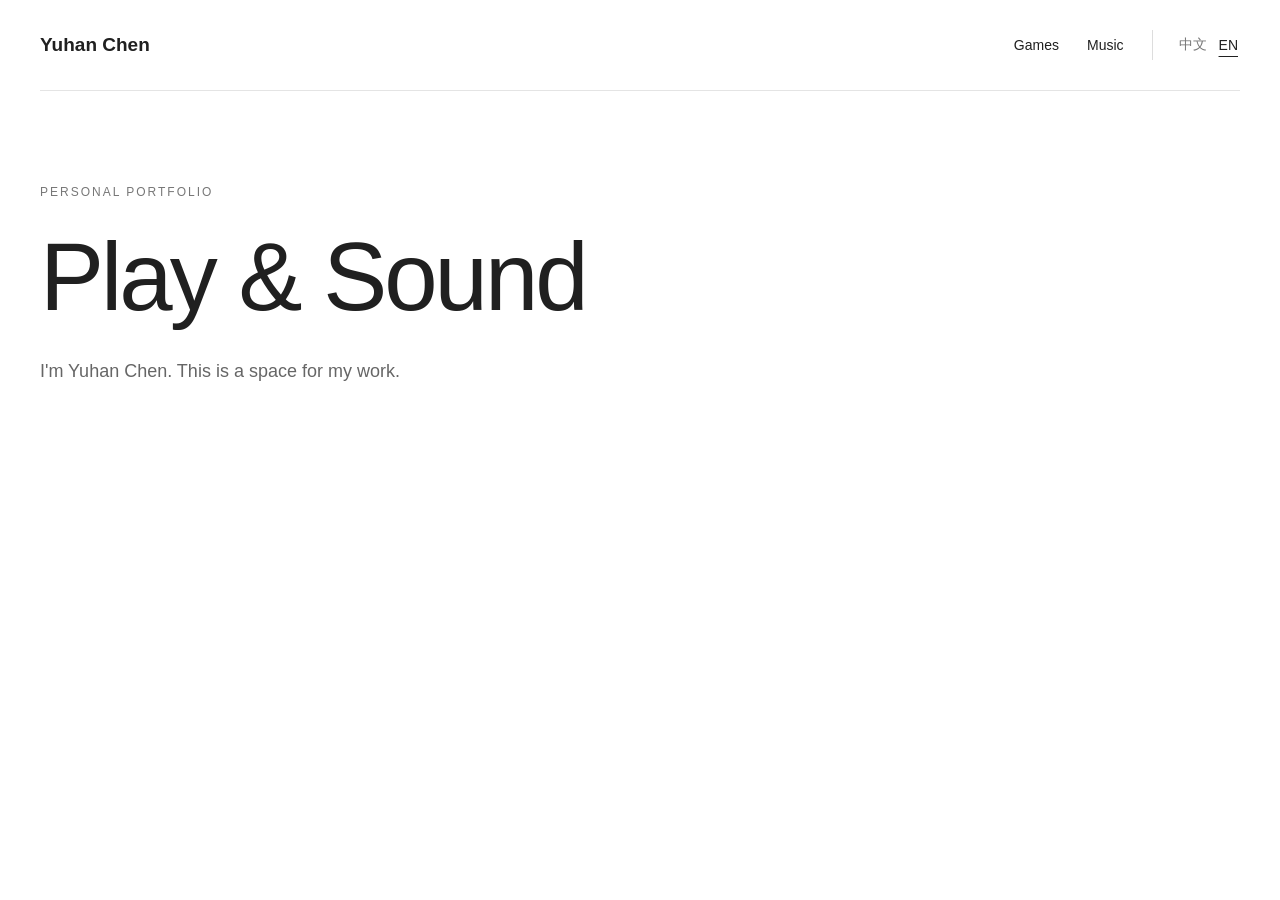
==== index.html @ 27d077f9 "Update portfolio and add Zelda project" ====
<!doctype html>
<html lang="en">
<head>
  <meta charset="utf-8">
  <meta name="viewport" content="width=device-width, initial-scale=1">
  <meta name="description" content="Yuhan Chen — Games & Music / 游戏与音乐作品集">
  <title>Yuhan Chen — Portfolio</title>
  <link rel="stylesheet" href="styles.css">
</head>
<body>
  <header>
    <a class="name" href="index.html">Yuhan Chen</a>
    <nav aria-label="Main navigation">
      <a href="games.html" data-zh="游戏" data-en="Games">Games</a>
      <a href="music.html" data-zh="音乐" data-en="Music">Music</a>
      <div class="languages" role="group" aria-label="Language / 语言">
        <button type="button" lang="zh-CN" data-lang="zh" aria-pressed="false">中文</button>
        <button type="button" lang="en" data-lang="en" aria-pressed="true">EN</button>
      </div>
    </nav>
  </header>
  <main id="home">
    <section class="intro" aria-labelledby="title">
      <p class="eyebrow" data-zh="个人作品集 / PORTFOLIO" data-en="PERSONAL PORTFOLIO">PERSONAL PORTFOLIO</p>
      <h1 id="title" data-zh="玩 &amp; 乐" data-en="Play &amp; Sound">Play &amp; Sound</h1>
      <p data-zh="我是陈宇涵。这里记录我的作品。" data-en="I'm Yuhan Chen. This is a space for my work.">I'm Yuhan Chen. This is a space for my work.</p>
    </section>
  </main>
  <script src="script.js"></script>
</body>
</html>
---- styles.css ----
*{box-sizing:border-box}html{scroll-behavior:smooth;scroll-padding-top:30px}body{margin:0;background:#fff;color:#202020;font-family:Arial,"Microsoft YaHei",sans-serif}a{color:inherit;text-decoration:none}button{font:inherit}header,main,footer{width:min(1200px,calc(100% - 80px));margin:auto}header{display:flex;justify-content:space-between;align-items:center;padding:30px 0;border-bottom:1px solid #e4e4e4}.name{font-size:19px;font-weight:700}nav{display:flex;align-items:center;gap:28px;font-size:14px}.languages{display:flex;gap:8px;border-left:1px solid #ddd;padding-left:24px}.languages button{border:0;background:none;padding:6px 2px;cursor:pointer;color:#777}.languages button[aria-pressed="true"]{color:#202020;text-decoration:underline;text-underline-offset:6px}a:focus-visible,button:focus-visible{outline:2px solid #245cca;outline-offset:5px}.intro{padding:94px 0 82px}.eyebrow{font-size:12px;letter-spacing:2px;text-transform:uppercase;color:#777;margin:0 0 24px}h1{font-size:clamp(48px,7.5vw,96px);line-height:1.12;letter-spacing:-3px;font-weight:500;margin:0 0 24px}.intro p:last-child{font-size:18px;line-height:1.8;color:#666;max-width:600px}.work{margin-bottom:80px}.section-top{display:flex;align-items:baseline;justify-content:space-between;border-top:1px solid #ddd;padding:22px 0}h2{font-size:26px;font-weight:500;margin:0}.number{font-size:12px;color:#888}.cover{aspect-ratio:16/8;background:#f0f1ef;display:flex;flex-direction:column;justify-content:center;align-items:center;gap:18px;text-align:center;padding:30px}.cover.music{background:#f4f1ed}.cover strong{font-size:clamp(40px,7vw,88px);font-weight:400;letter-spacing:-2px;color:#b9bdb6}.cover.music strong{color:#c4bab0}.cover span{font-size:13px;color:#696969}.caption{display:flex;justify-content:space-between;gap:24px;padding-top:18px;font-size:14px;color:#777;line-height:1.6}.caption p{margin:0}footer{border-top:1px solid #ddd;padding:26px 0 38px;display:flex;justify-content:space-between;font-size:12px;color:#777}@media(max-width:600px){header,main,footer{width:calc(100% - 36px)}header{align-items:flex-start;gap:20px}.name{font-size:16px;white-space:nowrap}nav{gap:13px;flex-wrap:wrap;justify-content:flex-end;font-size:12px}.languages{padding-left:10px;gap:6px}.intro{padding:65px 0 48px}h1{letter-spacing:-2px}.intro p:last-child{font-size:16px}h2{font-size:22px}.cover{aspect-ratio:4/3}.work{margin-bottom:48px}.caption{flex-direction:column;gap:5px}footer{gap:20px}}@media(prefers-reduced-motion:reduce){html{scroll-behavior:auto}}
nav a[aria-current="page"]{text-decoration:underline;text-underline-offset:6px}.category-link{display:block}.category-link:hover h2{text-decoration:underline;text-underline-offset:6px}
.game-cover{display:block;width:100%;height:auto}

.project-description{max-width:760px;padding-top:24px;font-size:16px;line-height:1.8;color:#555}.project-tools{font-size:12px;letter-spacing:1px;color:#777}.downloads{display:flex;flex-wrap:wrap;gap:12px;margin-top:28px}.download-button{display:inline-block;border:1px solid #222;padding:12px 22px;color:#222;font-size:14px}.download-button:hover{background:#222;color:#fff}
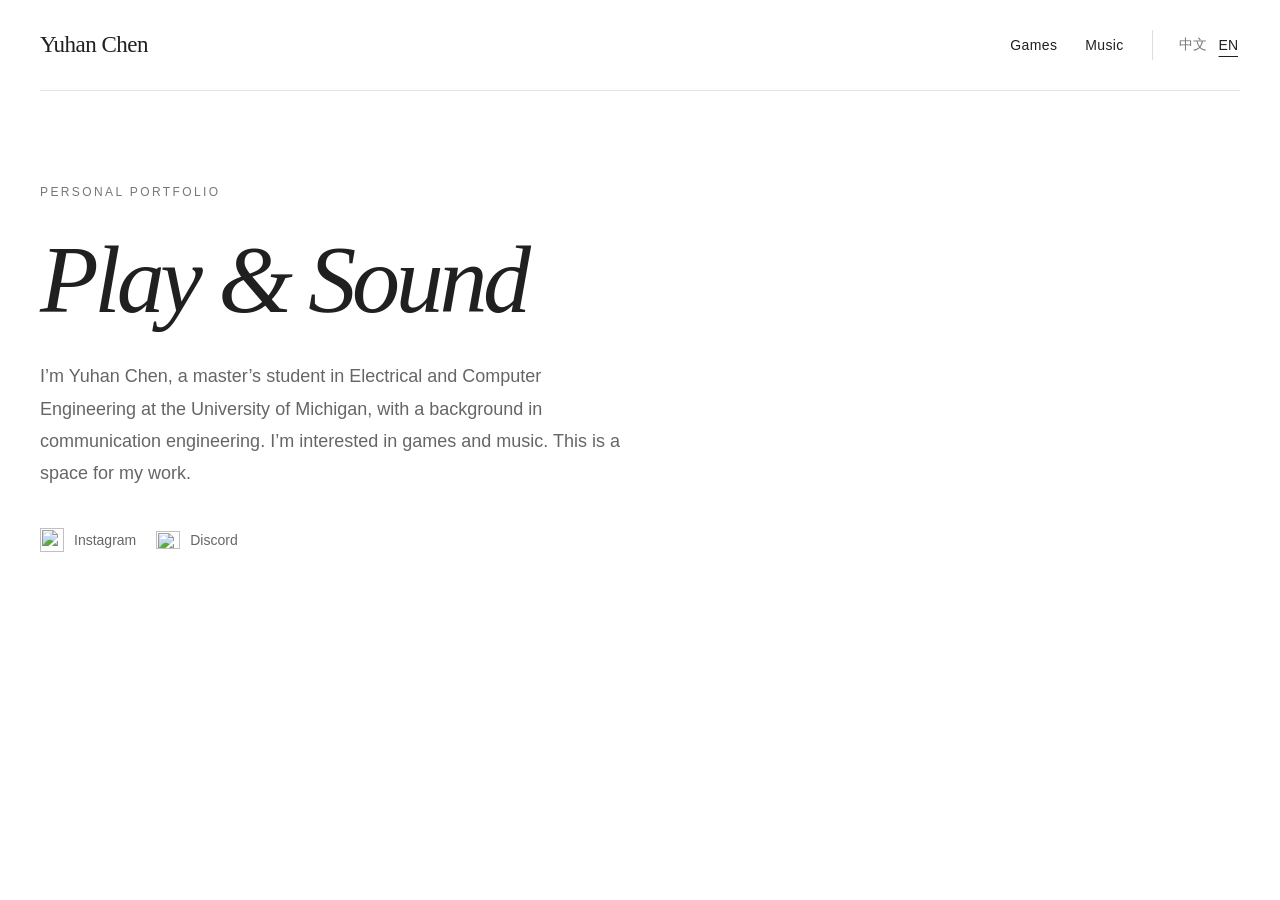
==== commit 83db1626: "Add files via upload" ====
--- a/index.html
+++ b/index.html
@@ -5,6 +5,7 @@
   <meta name="viewport" content="width=device-width, initial-scale=1">
   <meta name="description" content="Yuhan Chen — Games & Music / 游戏与音乐作品集">
   <title>Yuhan Chen — Portfolio</title>
+  <link rel="icon" type="image/svg+xml" href="favicon.svg">
   <link rel="stylesheet" href="styles.css">
 </head>
 <body>
@@ -23,7 +24,19 @@
     <section class="intro" aria-labelledby="title">
       <p class="eyebrow" data-zh="个人作品集 / PORTFOLIO" data-en="PERSONAL PORTFOLIO">PERSONAL PORTFOLIO</p>
       <h1 id="title" data-zh="玩 &amp; 乐" data-en="Play &amp; Sound">Play &amp; Sound</h1>
-      <p data-zh="我是陈宇涵。这里记录我的作品。" data-en="I'm Yuhan Chen. This is a space for my work.">I'm Yuhan Chen. This is a space for my work.</p>
+      <p data-zh="我是陈宇涵，目前在密歇根大学攻读电气与计算机工程硕士，拥有通信工程背景。我对游戏和音乐充满兴趣。这里记录我的作品。" data-en="I’m Yuhan Chen, a master’s student in Electrical and Computer Engineering at the University of Michigan, with a background in communication engineering. I’m interested in games and music. This is a space for my work.">I’m Yuhan Chen, a master’s student in Electrical and Computer Engineering at the University of Michigan, with a background in communication engineering. I’m interested in games and music. This is a space for my work.</p>
+      <div class="social-links">
+        <a class="social-link" href="https://www.instagram.com/yyyyyyhchen/" target="_blank" rel="noopener noreferrer" aria-label="Instagram — yyyyyyhchen" title="Instagram — @yyyyyyhchen">
+          <img class="brand-icon" src="images/brands/instagram.svg" width="24" height="24" alt="">
+          <span>Instagram</span>
+        </a>
+        <button class="social-link" id="discord-copy" type="button" title="Copy Discord username" aria-label="Copy Discord username">
+          <img class="brand-icon" src="images/brands/discord.svg" width="24" height="18" alt="">
+          <span>Discord</span>
+        </button>
+      </div>
+
+      <div id="discord-status" class="copy-toast" role="status" aria-live="polite"></div>
     </section>
   </main>
   <script src="script.js"></script>
--- a/styles.css
+++ b/styles.css
@@ -1,5 +1,97 @@
-*{box-sizing:border-box}html{scroll-behavior:smooth;scroll-padding-top:30px}body{margin:0;background:#fff;color:#202020;font-family:Arial,"Microsoft YaHei",sans-serif}a{color:inherit;text-decoration:none}button{font:inherit}header,main,footer{width:min(1200px,calc(100% - 80px));margin:auto}header{display:flex;justify-content:space-between;align-items:center;padding:30px 0;border-bottom:1px solid #e4e4e4}.name{font-size:19px;font-weight:700}nav{display:flex;align-items:center;gap:28px;font-size:14px}.languages{display:flex;gap:8px;border-left:1px solid #ddd;padding-left:24px}.languages button{border:0;background:none;padding:6px 2px;cursor:pointer;color:#777}.languages button[aria-pressed="true"]{color:#202020;text-decoration:underline;text-underline-offset:6px}a:focus-visible,button:focus-visible{outline:2px solid #245cca;outline-offset:5px}.intro{padding:94px 0 82px}.eyebrow{font-size:12px;letter-spacing:2px;text-transform:uppercase;color:#777;margin:0 0 24px}h1{font-size:clamp(48px,7.5vw,96px);line-height:1.12;letter-spacing:-3px;font-weight:500;margin:0 0 24px}.intro p:last-child{font-size:18px;line-height:1.8;color:#666;max-width:600px}.work{margin-bottom:80px}.section-top{display:flex;align-items:baseline;justify-content:space-between;border-top:1px solid #ddd;padding:22px 0}h2{font-size:26px;font-weight:500;margin:0}.number{font-size:12px;color:#888}.cover{aspect-ratio:16/8;background:#f0f1ef;display:flex;flex-direction:column;justify-content:center;align-items:center;gap:18px;text-align:center;padding:30px}.cover.music{background:#f4f1ed}.cover strong{font-size:clamp(40px,7vw,88px);font-weight:400;letter-spacing:-2px;color:#b9bdb6}.cover.music strong{color:#c4bab0}.cover span{font-size:13px;color:#696969}.caption{display:flex;justify-content:space-between;gap:24px;padding-top:18px;font-size:14px;color:#777;line-height:1.6}.caption p{margin:0}footer{border-top:1px solid #ddd;padding:26px 0 38px;display:flex;justify-content:space-between;font-size:12px;color:#777}@media(max-width:600px){header,main,footer{width:calc(100% - 36px)}header{align-items:flex-start;gap:20px}.name{font-size:16px;white-space:nowrap}nav{gap:13px;flex-wrap:wrap;justify-content:flex-end;font-size:12px}.languages{padding-left:10px;gap:6px}.intro{padding:65px 0 48px}h1{letter-spacing:-2px}.intro p:last-child{font-size:16px}h2{font-size:22px}.cover{aspect-ratio:4/3}.work{margin-bottom:48px}.caption{flex-direction:column;gap:5px}footer{gap:20px}}@media(prefers-reduced-motion:reduce){html{scroll-behavior:auto}}
+*{box-sizing:border-box}html{scroll-behavior:smooth;scroll-padding-top:30px}body{margin:0;background:#fff;color:#202020;font-family:Arial,"Microsoft YaHei",sans-serif}a{color:inherit;text-decoration:none}button{font:inherit}header,main,footer{width:min(1200px,calc(100% - 80px));margin:auto}header{display:flex;justify-content:space-between;align-items:center;padding:30px 0;border-bottom:1px solid #e4e4e4}.name{font-size:19px;font-weight:700}nav{display:flex;align-items:center;gap:28px;font-size:14px}.languages{display:flex;gap:8px;border-left:1px solid #ddd;padding-left:24px}.languages button{border:0;background:none;padding:6px 2px;cursor:pointer;color:#777}.languages button[aria-pressed="true"]{color:#202020;text-decoration:underline;text-underline-offset:6px}a:focus-visible,button:focus-visible{outline:2px solid #245cca;outline-offset:5px}.intro{padding:94px 0 82px}.eyebrow{font-size:12px;letter-spacing:2px;text-transform:uppercase;color:#777;margin:0 0 24px}h1{font-size:clamp(48px,7.5vw,96px);line-height:1.12;letter-spacing:-3px;font-weight:500;margin:0 0 24px}.intro p:last-of-type{font-size:18px;line-height:1.8;color:#666;max-width:600px}.work{margin-bottom:80px}.section-top{display:flex;align-items:baseline;justify-content:space-between;border-top:1px solid #ddd;padding:22px 0}h2{font-size:26px;font-weight:500;margin:0}.number{font-size:12px;color:#888}.cover{aspect-ratio:16/8;background:#f0f1ef;display:flex;flex-direction:column;justify-content:center;align-items:center;gap:18px;text-align:center;padding:30px}.cover.music{background:#f4f1ed}.cover strong{font-size:clamp(40px,7vw,88px);font-weight:400;letter-spacing:-2px;color:#b9bdb6}.cover.music strong{color:#c4bab0}.cover span{font-size:13px;color:#696969}.caption{display:flex;justify-content:space-between;gap:24px;padding-top:18px;font-size:14px;color:#777;line-height:1.6}.caption p{margin:0}footer{border-top:1px solid #ddd;padding:26px 0 38px;display:flex;justify-content:space-between;font-size:12px;color:#777}@media(max-width:600px){header,main,footer{width:calc(100% - 36px)}header{align-items:flex-start;gap:20px}.name{font-size:16px;white-space:nowrap}nav{gap:13px;flex-wrap:wrap;justify-content:flex-end;font-size:12px}.languages{padding-left:10px;gap:6px}.intro{padding:65px 0 48px}h1{letter-spacing:-2px}.intro p:last-of-type{font-size:16px}h2{font-size:22px}.cover{aspect-ratio:4/3}.work{margin-bottom:48px}.caption{flex-direction:column;gap:5px}footer{gap:20px}}@media(prefers-reduced-motion:reduce){html{scroll-behavior:auto}}
 nav a[aria-current="page"]{text-decoration:underline;text-underline-offset:6px}.category-link{display:block}.category-link:hover h2{text-decoration:underline;text-underline-offset:6px}
 .game-cover{display:block;width:100%;height:auto}
 
 .project-description{max-width:760px;padding-top:24px;font-size:16px;line-height:1.8;color:#555}.project-tools{font-size:12px;letter-spacing:1px;color:#777}.downloads{display:flex;flex-wrap:wrap;gap:12px;margin-top:28px}.download-button{display:inline-block;border:1px solid #222;padding:12px 22px;color:#222;font-size:14px}.download-button:hover{background:#222;color:#fff}
+
+/* Editorial typography: expressive serif headings, restrained sans-serif body. */
+:root {
+  --font-editorial: "Palatino Linotype", "Book Antiqua", Palatino, Georgia, "STSong", "SimSun", serif;
+  --font-body: "Segoe UI", "Helvetica Neue", Arial, "PingFang SC", "Microsoft YaHei", sans-serif;
+}
+body { font-family: var(--font-body); }
+.name { font-family: var(--font-editorial); font-weight: 400; font-size: 23px; letter-spacing: -.5px; }
+h1 { font-family: var(--font-editorial); font-weight: 400; font-style: italic; letter-spacing: -.045em; line-height: 1.18; }
+h2 { font-family: var(--font-editorial); font-weight: 400; font-size: 30px; letter-spacing: -.025em; }
+.intro p:last-of-type { font-weight: 400; }
+nav { letter-spacing: .025em; }
+.eyebrow { letter-spacing: .2em; }
+html[lang="zh-CN"] h1 { font-style: normal; letter-spacing: .04em; }
+html[lang="zh-CN"] h2 { letter-spacing: .02em; }
+html[lang="zh-CN"] .title-ampersand {
+  font-family: "Segoe UI", "Helvetica Neue", sans-serif;
+  font-weight: 300;
+  font-size: .72em;
+  display: inline-block;
+  vertical-align: .06em;
+  letter-spacing: 0;
+}
+@media (max-width: 600px) {
+  .name { font-size: 20px; }
+  h2 { font-size: 25px; }
+}
+
+/* Gentle entrance on each page; navigation remains stationary. */
+@keyframes content-enter {
+  from { opacity: 0; transform: translateY(28px); }
+  to { opacity: 1; transform: translateY(0); }
+}
+@media (prefers-reduced-motion: no-preference) {
+  main > .intro {
+    animation: content-enter 1000ms cubic-bezier(.22, 1, .36, 1) both;
+  }
+  main > .work {
+    animation: content-enter 1000ms cubic-bezier(.22, 1, .36, 1) 100ms both;
+  }
+  .download-button {
+    transition: background-color 180ms ease, color 180ms ease;
+  }
+}
+
+/* Shared project showcase: cover beside details. */
+body:is([data-page="games"], [data-page="music"]) .intro { padding: 42px 0 32px; }
+body:is([data-page="games"], [data-page="music"]) .intro h1 { font-size: clamp(48px, 6vw, 72px); margin-bottom: 12px; }
+body:is([data-page="games"], [data-page="music"]) .intro .eyebrow { margin-bottom: 14px; }
+body:is([data-page="games"], [data-page="music"]) .intro p:last-of-type { margin-bottom: 0; }
+.project-layout { display: grid; grid-template-columns: minmax(0, 45fr) minmax(0, 55fr); gap: clamp(28px, 4vw, 56px); align-items: center; }
+.project-layout .game-cover { width: 100%; height: auto; max-width: 480px; max-height: 450px; object-fit: contain; justify-self: start; }
+.project-layout .project-description { min-width: 0; padding-top: 0; }
+.project-layout .project-tools { margin-top: 0; }
+@media (max-width: 760px) {
+  .project-layout { grid-template-columns: minmax(0, 1fr); gap: 24px; }
+  .project-layout .game-cover { justify-self: center; }
+  body:is([data-page="games"], [data-page="music"]) .intro { padding: 36px 0 28px; }
+  body:is([data-page="games"], [data-page="music"]) .section-top { gap: 16px; flex-wrap: wrap; }
+}
+
+.project-layout .music-cover { width: 100%; max-width: 450px; aspect-ratio: 1; padding: 24px; }
+.project-layout .music-cover strong { font-size: clamp(32px, 5vw, 64px); }
+@media (max-width: 760px) { .project-layout .music-cover { justify-self: center; } }
+
+.social-links { display: flex; flex-wrap: wrap; gap: 20px; margin-top: 28px; }
+.social-link { display: inline-flex; align-items: center; gap: 10px; min-height: 44px; color: #666; font-size: 14px; }
+.social-link:hover { color: #202020; }
+.social-link:hover span { text-decoration: underline; text-underline-offset: 5px; }
+.social-link .brand-icon { display: block; flex-shrink: 0; object-fit: contain; }
+button.social-link { background: none; border: 0; padding: 0; cursor: pointer; }
+.discord-contact { margin-top: 6px; font-size: 13px; color: #777; display: flex; flex-wrap: wrap; gap: 12px; }
+#discord-username { user-select: all; }
+
+.copy-toast { margin-top: 6px; min-height: 20px; color: #777; font-size: 13px; line-height: 20px; text-align: left; opacity: 0; pointer-events: none; }
+.copy-toast.is-visible { opacity: 1; }
+@media (prefers-reduced-motion: no-preference) { .copy-toast { transition: opacity 160ms ease; } }
+
+/* White header and main content. */
+header {
+  background: #FFFFFF;
+  position: relative;
+  isolation: isolate;
+}
+header::before {
+  content: "";
+  position: absolute;
+  inset: 0 calc((100vw - 100%) / -2);
+  background: #FFFFFF;
+  z-index: -1;
+  pointer-events: none;
+}
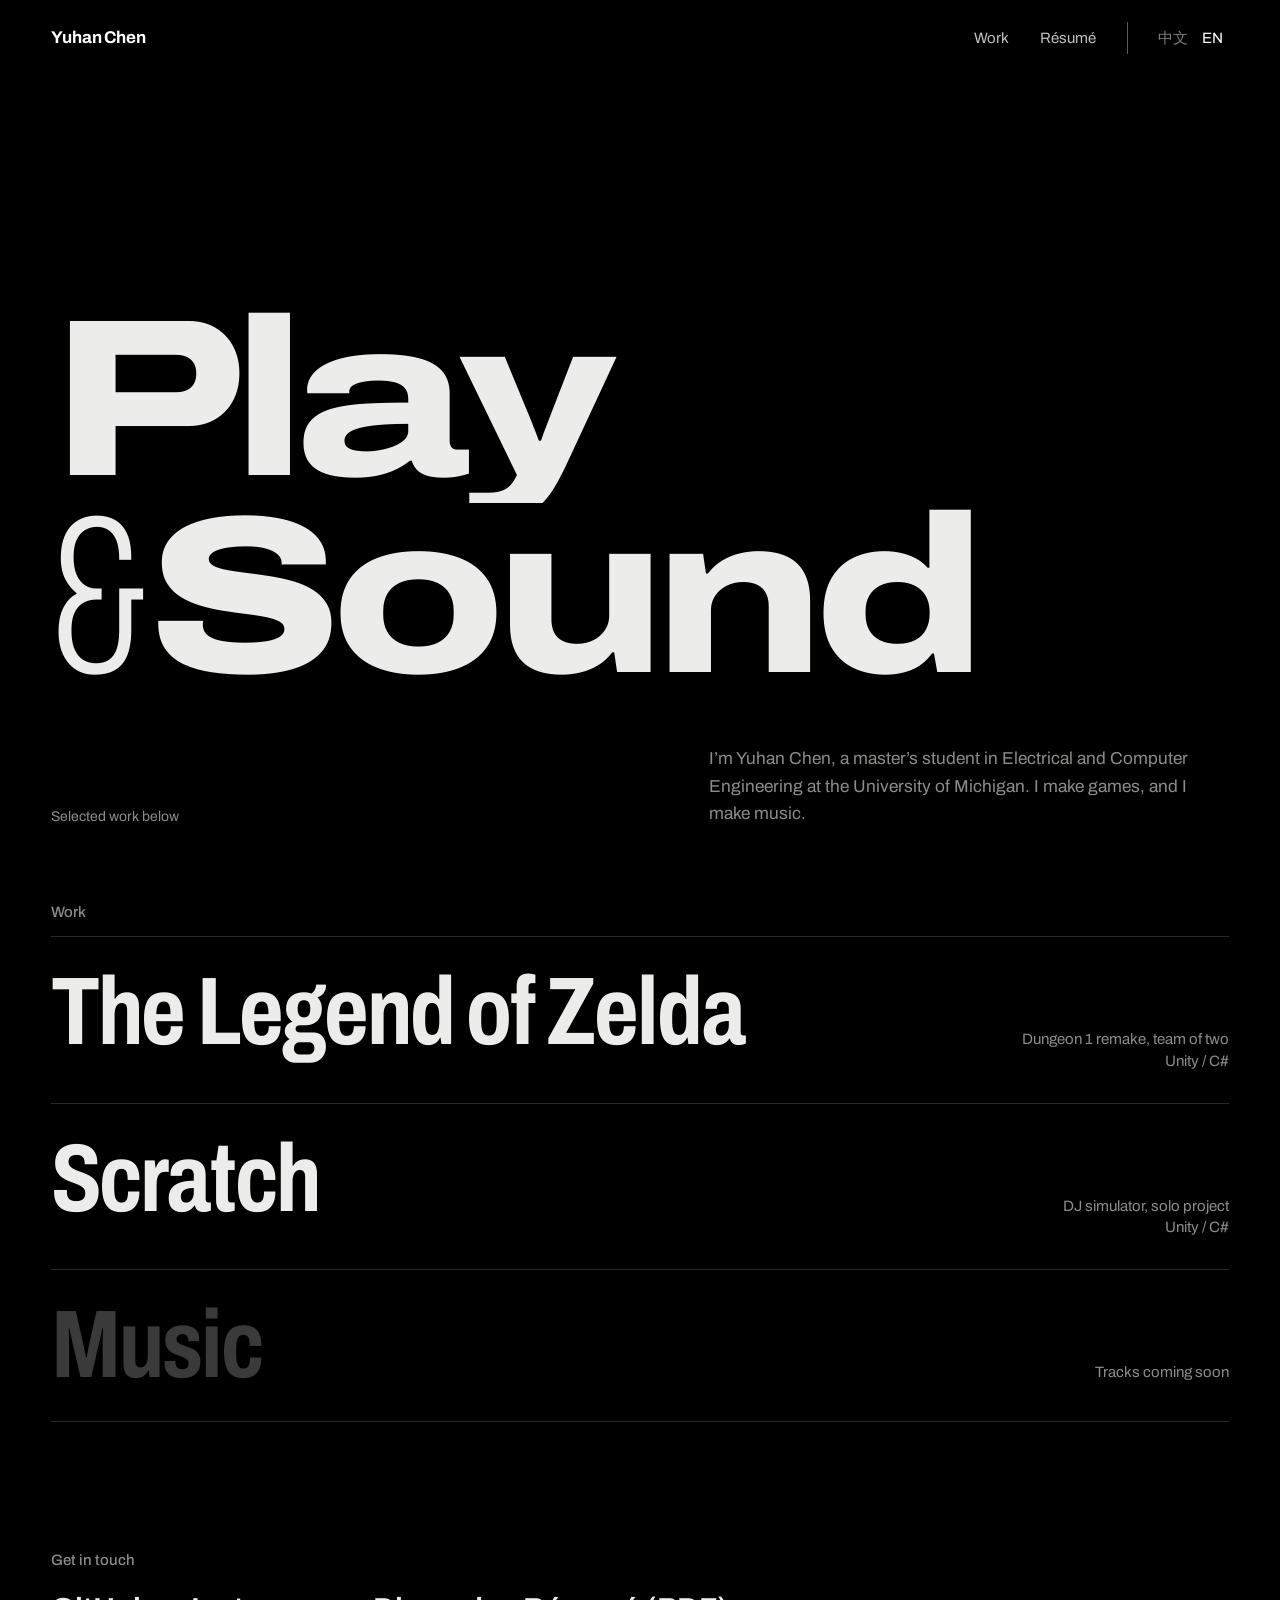
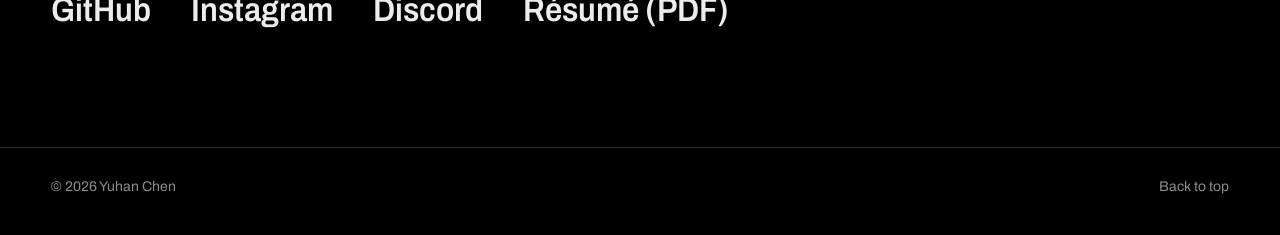
==== commit c27b5224: "New webpage" ====
--- a/index.html
+++ b/index.html
@@ -1,44 +1,177 @@
-<!doctype html>
-<html lang="en">
-<head>
-  <meta charset="utf-8">
-  <meta name="viewport" content="width=device-width, initial-scale=1">
-  <meta name="description" content="Yuhan Chen — Games & Music / 游戏与音乐作品集">
-  <title>Yuhan Chen — Portfolio</title>
-  <link rel="icon" type="image/svg+xml" href="favicon.svg">
-  <link rel="stylesheet" href="styles.css">
-</head>
-<body>
-  <header>
-    <a class="name" href="index.html">Yuhan Chen</a>
-    <nav aria-label="Main navigation">
-      <a href="games.html" data-zh="游戏" data-en="Games">Games</a>
-      <a href="music.html" data-zh="音乐" data-en="Music">Music</a>
-      <div class="languages" role="group" aria-label="Language / 语言">
-        <button type="button" lang="zh-CN" data-lang="zh" aria-pressed="false">中文</button>
-        <button type="button" lang="en" data-lang="en" aria-pressed="true">EN</button>
-      </div>
-    </nav>
-  </header>
-  <main id="home">
-    <section class="intro" aria-labelledby="title">
-      <p class="eyebrow" data-zh="个人作品集 / PORTFOLIO" data-en="PERSONAL PORTFOLIO">PERSONAL PORTFOLIO</p>
-      <h1 id="title" data-zh="玩 &amp; 乐" data-en="Play &amp; Sound">Play &amp; Sound</h1>
-      <p data-zh="我是陈宇涵，目前在密歇根大学攻读电气与计算机工程硕士，拥有通信工程背景。我对游戏和音乐充满兴趣。这里记录我的作品。" data-en="I’m Yuhan Chen, a master’s student in Electrical and Computer Engineering at the University of Michigan, with a background in communication engineering. I’m interested in games and music. This is a space for my work.">I’m Yuhan Chen, a master’s student in Electrical and Computer Engineering at the University of Michigan, with a background in communication engineering. I’m interested in games and music. This is a space for my work.</p>
-      <div class="social-links">
-        <a class="social-link" href="https://www.instagram.com/yyyyyyhchen/" target="_blank" rel="noopener noreferrer" aria-label="Instagram — yyyyyyhchen" title="Instagram — @yyyyyyhchen">
-          <img class="brand-icon" src="images/brands/instagram.svg" width="24" height="24" alt="">
-          <span>Instagram</span>
-        </a>
-        <button class="social-link" id="discord-copy" type="button" title="Copy Discord username" aria-label="Copy Discord username">
-          <img class="brand-icon" src="images/brands/discord.svg" width="24" height="18" alt="">
-          <span>Discord</span>
-        </button>
-      </div>
-
-      <div id="discord-status" class="copy-toast" role="status" aria-live="polite"></div>
-    </section>
-  </main>
-  <script src="script.js"></script>
-</body>
-</html>
+<!doctype html>
+<html lang="en">
+<head>
+  <meta charset="utf-8">
+  <meta name="viewport" content="width=device-width, initial-scale=1">
+  <title>Yuhan Chen — Play &amp; Sound</title>
+  <meta name="description" content="Yuhan Chen — games and music. 陈宇涵的游戏与音乐作品集。">
+  <meta property="og:title" content="Yuhan Chen — Play & Sound">
+  <meta property="og:image" content="images/zelda-cover.png">
+  <link rel="icon" type="image/svg+xml" href="favicon.svg">
+  <link rel="preconnect" href="https://fonts.googleapis.com">
+  <link rel="preconnect" href="https://fonts.gstatic.com" crossorigin>
+  <link href="https://fonts.googleapis.com/css2?family=Archivo:wdth,wght@62..125,100..900&display=swap" rel="stylesheet">
+  <link rel="stylesheet" href="styles.css">
+  <style>
+    /* ---------- Home: restrained, black, type-led ---------- */
+    .hero {
+      min-height: 100svh;
+      display: grid; align-content: end;
+      padding: 120px var(--gutter) clamp(40px, 8vh, 96px);
+    }
+    .hero h1 {
+      margin: 0;
+      font-size: clamp(72px, 17.5vw, 300px);
+      line-height: .84;
+      font-weight: 800;
+      font-variation-settings: "wdth" 125;
+      letter-spacing: -.045em;
+    }
+    .hero h1 .line { display: block; overflow: hidden; padding-bottom: .04em; }
+    .hero h1 .line > span { display: block; }
+    .hero h1 .amp { font-weight: 200; font-variation-settings: "wdth" 62; margin-right: .04em; }
+    .hero-foot {
+      display: grid; grid-template-columns: 1fr minmax(0, 520px); gap: 32px;
+      margin-top: clamp(28px, 5vh, 56px);
+      color: var(--mute);
+    }
+    .hero-foot p { margin: 0; font-size: clamp(16px, 1.35vw, 19px); }
+    .hero-foot .scroll-cue { align-self: end; font-size: 14px; }
+
+    html[lang="zh-CN"] .hero h1 { letter-spacing: 0; font-weight: 900; }
+
+    @media (prefers-reduced-motion: no-preference) {
+      .hero h1 .line > span { animation: rise 1.1s cubic-bezier(.2,.8,.2,1) both; }
+      .hero h1 .line:nth-child(2) > span { animation-delay: .12s; }
+      .hero-foot { animation: fade .9s ease .7s both; }
+    }
+    @keyframes rise { from { transform: translateY(105%); } to { transform: none; } }
+    @keyframes fade { from { opacity: 0; } to { opacity: 1; } }
+
+    /* ---------- Work list ---------- */
+    .work { position: relative; z-index: 1; padding: 0 var(--gutter) clamp(80px, 14vh, 160px); }
+    .work h2, .contact h2 {
+      margin: 0 0 12px; font-size: 15px; font-weight: 500; color: var(--mute);
+    }
+    .work-list { list-style: none; margin: 0; padding: 0; border-top: 1px solid var(--rule); }
+    .work-row {
+      display: grid; grid-template-columns: minmax(0, 1fr) auto; align-items: baseline; gap: 24px;
+      padding: clamp(18px, 2.6vw, 30px) 0;
+      border-bottom: 1px solid var(--rule);
+      transition: opacity .35s ease, color .35s ease;
+    }
+    .work-row .title {
+      font-size: clamp(40px, 7.5vw, 120px); line-height: .95; font-weight: 700;
+      font-variation-settings: "wdth" 75; letter-spacing: -.02em;
+    }
+    .work-row .meta { text-align: right; font-size: 15px; color: var(--mute); line-height: 1.45; }
+    .work-row .thumb { display: none; }
+    a.work-row:hover .title, a.work-row:focus-visible .title { font-variation-settings: "wdth" 62; }
+    .work-row .title { transition: font-variation-settings .5s cubic-bezier(.2,.8,.2,1); }
+    .work-row.is-empty .title { color: #3a3a3a; }
+    body.is-previewing .work-row:not(:hover):not(:focus-visible) { opacity: .22; }
+
+    /* Full-screen preview that sits behind the list */
+    .preview {
+      position: fixed; inset: 0; z-index: 0; pointer-events: none;
+      opacity: 0; transition: opacity .45s ease;
+      background: var(--tint, #000);
+    }
+    .preview.is-on { opacity: 1; }
+    .preview-media { position: absolute; inset: 0; }
+    .preview-media img, .preview-media video {
+      width: 100%; height: 100%; object-fit: cover; opacity: .38;
+      image-rendering: pixelated;
+    }
+    .preview::after { content: ""; position: absolute; inset: 0; background: linear-gradient(90deg, rgba(0,0,0,.85), rgba(0,0,0,.2)); }
+
+    /* ---------- Contact ---------- */
+    .contact { position: relative; z-index: 1; padding: 0 var(--gutter) clamp(72px, 12vh, 140px); }
+    .contact-links { display: flex; flex-wrap: wrap; gap: 12px 40px; font-size: clamp(22px, 2.6vw, 36px); font-weight: 600; font-variation-settings: "wdth" 90; }
+    .contact-links a, .contact-links button { background: none; border: 0; padding: 0; cursor: pointer; border-bottom: 2px solid transparent; }
+    .contact-links a:hover, .contact-links button:hover { border-color: currentColor; }
+
+    @media (max-width: 760px) {
+      .hero { min-height: 72svh; }
+      .hero-foot { grid-template-columns: 1fr; }
+      .hero-foot .scroll-cue { display: none; }
+      .work-row { grid-template-columns: 1fr; gap: 10px; }
+      .work-row .meta { text-align: left; }
+      .work-row .thumb { display: block; width: 100%; aspect-ratio: 16/9; object-fit: cover; margin-top: 6px; image-rendering: pixelated; }
+      .work-row.is-empty .thumb { display: none; }
+    }
+  </style>
+</head>
+<body data-title-en="Yuhan Chen — Play & Sound" data-title-zh="陈宇涵 — 玩与乐">
+  <header class="site-header">
+    <a class="name" href="index.html" data-en="Yuhan Chen" data-zh="陈宇涵">Yuhan Chen</a>
+    <nav class="site-nav" aria-label="Main">
+      <a href="#work" data-en="Work" data-zh="作品">Work</a>
+      <a href="resume.pdf" data-en="Résumé" data-zh="简历">Résumé</a>
+      <div class="lang" role="group" aria-label="Language / 语言">
+        <button type="button" data-lang="zh" lang="zh-CN" aria-pressed="false">中文</button>
+        <button type="button" data-lang="en" lang="en" aria-pressed="true">EN</button>
+      </div>
+    </nav>
+  </header>
+
+  <main>
+    <section class="hero" aria-labelledby="hero-title">
+      <h1 id="hero-title">
+        <span class="line"><span data-en="Play" data-zh="玩">Play</span></span>
+        <span class="line"><span><span class="amp">&amp;</span><span data-en="Sound" data-zh="乐">Sound</span></span></span>
+      </h1>
+      <div class="hero-foot">
+        <span class="scroll-cue" data-en="Selected work below" data-zh="往下看作品">Selected work below</span>
+        <p data-en="I’m Yuhan Chen, a master’s student in Electrical and Computer Engineering at the University of Michigan. I make games, and I make music."
+           data-zh="我是陈宇涵，密歇根大学电气与计算机工程硕士在读。我做游戏，也做音乐。">I’m Yuhan Chen, a master’s student in Electrical and Computer Engineering at the University of Michigan. I make games, and I make music.</p>
+      </div>
+    </section>
+
+    <section class="work" id="work" aria-labelledby="work-title">
+      <h2 id="work-title" data-en="Work" data-zh="作品">Work</h2>
+      <ul class="work-list">
+        <li>
+                    <a class="work-row" href="zelda.html" data-preview="video/zelda-enemies.jpg" data-video="video/zelda-enemies.mp4" data-tint="#0d2a45">
+            <span class="title" data-en="The Legend of Zelda" data-zh="塞尔达传说">The Legend of Zelda</span>
+            <span class="meta"><span data-en="Dungeon 1 remake, team of two" data-zh="第一地牢复刻，两人合作">Dungeon 1 remake, team of two</span><br>Unity / C#</span>
+            <img class="thumb" src="images/zelda-cover.png" alt="" loading="lazy">
+          </a>
+        </li>
+        <li>
+          <a class="work-row" href="scratch.html" data-preview="video/scratch-preview.jpg" data-video="video/scratch-preview.mp4" data-tint="#2b2f35">
+            <span class="title">Scratch</span>
+            <span class="meta"><span data-en="DJ simulator, solo project" data-zh="DJ 模拟游戏，独立完成">DJ simulator, solo project</span><br>Unity / C#</span>
+            <img class="thumb" src="images/scratch-cover.png" alt="" loading="lazy">
+          </a>
+        </li>
+        <li>
+          <div class="work-row is-empty">
+            <span class="title" data-en="Music" data-zh="音乐">Music</span>
+            <span class="meta" data-en="Tracks coming soon" data-zh="曲目即将上线">Tracks coming soon</span>
+          </div>
+        </li>
+      </ul>
+    </section>
+
+    <section class="contact" aria-labelledby="contact-title">
+      <h2 id="contact-title" data-en="Get in touch" data-zh="联系我">Get in touch</h2>
+      <div class="contact-links">
+        <!-- TODO: add your email, e.g. <a href="mailto:you@example.com">Email</a> -->
+        <a href="https://github.com/HANSON923" target="_blank" rel="noopener">GitHub</a>
+        <a href="https://www.instagram.com/yyyyyyhchen/" target="_blank" rel="noopener">Instagram</a>
+        <button type="button" id="discord-copy" title="Copy Discord username"><span>Discord</span></button>
+        <a href="resume.pdf" data-en="Résumé (PDF)" data-zh="简历 (PDF)">Résumé (PDF)</a>
+      </div>
+    </section>
+  </main>
+
+  <div class="preview" aria-hidden="true"><div class="preview-media"></div></div>
+
+  <footer class="site-footer">
+    <span>© 2026 Yuhan Chen</span>
+    <a href="#top" onclick="scrollTo({top:0});return false;" data-en="Back to top" data-zh="回到顶部">Back to top</a>
+  </footer>
+  <script src="script.js"></script>
+</body>
+</html>
--- a/styles.css
+++ b/styles.css
@@ -1,97 +1,68 @@
-*{box-sizing:border-box}html{scroll-behavior:smooth;scroll-padding-top:30px}body{margin:0;background:#fff;color:#202020;font-family:Arial,"Microsoft YaHei",sans-serif}a{color:inherit;text-decoration:none}button{font:inherit}header,main,footer{width:min(1200px,calc(100% - 80px));margin:auto}header{display:flex;justify-content:space-between;align-items:center;padding:30px 0;border-bottom:1px solid #e4e4e4}.name{font-size:19px;font-weight:700}nav{display:flex;align-items:center;gap:28px;font-size:14px}.languages{display:flex;gap:8px;border-left:1px solid #ddd;padding-left:24px}.languages button{border:0;background:none;padding:6px 2px;cursor:pointer;color:#777}.languages button[aria-pressed="true"]{color:#202020;text-decoration:underline;text-underline-offset:6px}a:focus-visible,button:focus-visible{outline:2px solid #245cca;outline-offset:5px}.intro{padding:94px 0 82px}.eyebrow{font-size:12px;letter-spacing:2px;text-transform:uppercase;color:#777;margin:0 0 24px}h1{font-size:clamp(48px,7.5vw,96px);line-height:1.12;letter-spacing:-3px;font-weight:500;margin:0 0 24px}.intro p:last-of-type{font-size:18px;line-height:1.8;color:#666;max-width:600px}.work{margin-bottom:80px}.section-top{display:flex;align-items:baseline;justify-content:space-between;border-top:1px solid #ddd;padding:22px 0}h2{font-size:26px;font-weight:500;margin:0}.number{font-size:12px;color:#888}.cover{aspect-ratio:16/8;background:#f0f1ef;display:flex;flex-direction:column;justify-content:center;align-items:center;gap:18px;text-align:center;padding:30px}.cover.music{background:#f4f1ed}.cover strong{font-size:clamp(40px,7vw,88px);font-weight:400;letter-spacing:-2px;color:#b9bdb6}.cover.music strong{color:#c4bab0}.cover span{font-size:13px;color:#696969}.caption{display:flex;justify-content:space-between;gap:24px;padding-top:18px;font-size:14px;color:#777;line-height:1.6}.caption p{margin:0}footer{border-top:1px solid #ddd;padding:26px 0 38px;display:flex;justify-content:space-between;font-size:12px;color:#777}@media(max-width:600px){header,main,footer{width:calc(100% - 36px)}header{align-items:flex-start;gap:20px}.name{font-size:16px;white-space:nowrap}nav{gap:13px;flex-wrap:wrap;justify-content:flex-end;font-size:12px}.languages{padding-left:10px;gap:6px}.intro{padding:65px 0 48px}h1{letter-spacing:-2px}.intro p:last-of-type{font-size:16px}h2{font-size:22px}.cover{aspect-ratio:4/3}.work{margin-bottom:48px}.caption{flex-direction:column;gap:5px}footer{gap:20px}}@media(prefers-reduced-motion:reduce){html{scroll-behavior:auto}}
-nav a[aria-current="page"]{text-decoration:underline;text-underline-offset:6px}.category-link{display:block}.category-link:hover h2{text-decoration:underline;text-underline-offset:6px}
-.game-cover{display:block;width:100%;height:auto}
-
-.project-description{max-width:760px;padding-top:24px;font-size:16px;line-height:1.8;color:#555}.project-tools{font-size:12px;letter-spacing:1px;color:#777}.downloads{display:flex;flex-wrap:wrap;gap:12px;margin-top:28px}.download-button{display:inline-block;border:1px solid #222;padding:12px 22px;color:#222;font-size:14px}.download-button:hover{background:#222;color:#fff}
-
-/* Editorial typography: expressive serif headings, restrained sans-serif body. */
-:root {
-  --font-editorial: "Palatino Linotype", "Book Antiqua", Palatino, Georgia, "STSong", "SimSun", serif;
-  --font-body: "Segoe UI", "Helvetica Neue", Arial, "PingFang SC", "Microsoft YaHei", sans-serif;
-}
-body { font-family: var(--font-body); }
-.name { font-family: var(--font-editorial); font-weight: 400; font-size: 23px; letter-spacing: -.5px; }
-h1 { font-family: var(--font-editorial); font-weight: 400; font-style: italic; letter-spacing: -.045em; line-height: 1.18; }
-h2 { font-family: var(--font-editorial); font-weight: 400; font-size: 30px; letter-spacing: -.025em; }
-.intro p:last-of-type { font-weight: 400; }
-nav { letter-spacing: .025em; }
-.eyebrow { letter-spacing: .2em; }
-html[lang="zh-CN"] h1 { font-style: normal; letter-spacing: .04em; }
-html[lang="zh-CN"] h2 { letter-spacing: .02em; }
-html[lang="zh-CN"] .title-ampersand {
-  font-family: "Segoe UI", "Helvetica Neue", sans-serif;
-  font-weight: 300;
-  font-size: .72em;
-  display: inline-block;
-  vertical-align: .06em;
-  letter-spacing: 0;
-}
-@media (max-width: 600px) {
-  .name { font-size: 20px; }
-  h2 { font-size: 25px; }
-}
-
-/* Gentle entrance on each page; navigation remains stationary. */
-@keyframes content-enter {
-  from { opacity: 0; transform: translateY(28px); }
-  to { opacity: 1; transform: translateY(0); }
-}
-@media (prefers-reduced-motion: no-preference) {
-  main > .intro {
-    animation: content-enter 1000ms cubic-bezier(.22, 1, .36, 1) both;
-  }
-  main > .work {
-    animation: content-enter 1000ms cubic-bezier(.22, 1, .36, 1) 100ms both;
-  }
-  .download-button {
-    transition: background-color 180ms ease, color 180ms ease;
-  }
-}
-
-/* Shared project showcase: cover beside details. */
-body:is([data-page="games"], [data-page="music"]) .intro { padding: 42px 0 32px; }
-body:is([data-page="games"], [data-page="music"]) .intro h1 { font-size: clamp(48px, 6vw, 72px); margin-bottom: 12px; }
-body:is([data-page="games"], [data-page="music"]) .intro .eyebrow { margin-bottom: 14px; }
-body:is([data-page="games"], [data-page="music"]) .intro p:last-of-type { margin-bottom: 0; }
-.project-layout { display: grid; grid-template-columns: minmax(0, 45fr) minmax(0, 55fr); gap: clamp(28px, 4vw, 56px); align-items: center; }
-.project-layout .game-cover { width: 100%; height: auto; max-width: 480px; max-height: 450px; object-fit: contain; justify-self: start; }
-.project-layout .project-description { min-width: 0; padding-top: 0; }
-.project-layout .project-tools { margin-top: 0; }
-@media (max-width: 760px) {
-  .project-layout { grid-template-columns: minmax(0, 1fr); gap: 24px; }
-  .project-layout .game-cover { justify-self: center; }
-  body:is([data-page="games"], [data-page="music"]) .intro { padding: 36px 0 28px; }
-  body:is([data-page="games"], [data-page="music"]) .section-top { gap: 16px; flex-wrap: wrap; }
-}
-
-.project-layout .music-cover { width: 100%; max-width: 450px; aspect-ratio: 1; padding: 24px; }
-.project-layout .music-cover strong { font-size: clamp(32px, 5vw, 64px); }
-@media (max-width: 760px) { .project-layout .music-cover { justify-self: center; } }
-
-.social-links { display: flex; flex-wrap: wrap; gap: 20px; margin-top: 28px; }
-.social-link { display: inline-flex; align-items: center; gap: 10px; min-height: 44px; color: #666; font-size: 14px; }
-.social-link:hover { color: #202020; }
-.social-link:hover span { text-decoration: underline; text-underline-offset: 5px; }
-.social-link .brand-icon { display: block; flex-shrink: 0; object-fit: contain; }
-button.social-link { background: none; border: 0; padding: 0; cursor: pointer; }
-.discord-contact { margin-top: 6px; font-size: 13px; color: #777; display: flex; flex-wrap: wrap; gap: 12px; }
-#discord-username { user-select: all; }
-
-.copy-toast { margin-top: 6px; min-height: 20px; color: #777; font-size: 13px; line-height: 20px; text-align: left; opacity: 0; pointer-events: none; }
-.copy-toast.is-visible { opacity: 1; }
-@media (prefers-reduced-motion: no-preference) { .copy-toast { transition: opacity 160ms ease; } }
-
-/* White header and main content. */
-header {
-  background: #FFFFFF;
-  position: relative;
-  isolation: isolate;
-}
-header::before {
-  content: "";
-  position: absolute;
-  inset: 0 calc((100vw - 100%) / -2);
-  background: #FFFFFF;
-  z-index: -1;
-  pointer-events: none;
-}
+/* ============================================================
+   Shared shell — every page uses this header, type and grid.
+   Project pages only restyle their own "stage" on top of it.
+   ============================================================ */
+:root {
+  --ink: #000000;
+  --paper: #ececea;
+  --mute: #8c8c88;
+  --rule: #2a2a2a;
+  --gutter: clamp(16px, 4vw, 56px);
+  --font: "Archivo", "PingFang SC", "Microsoft YaHei", "Noto Sans SC", sans-serif;
+}
+
+*, *::before, *::after { box-sizing: border-box; }
+html { scroll-behavior: smooth; -webkit-text-size-adjust: 100%; }
+body {
+  margin: 0;
+  background: var(--ink);
+  color: var(--paper);
+  font-family: var(--font);
+  font-size: 17px;
+  line-height: 1.6;
+  font-variation-settings: "wdth" 100;
+  -webkit-font-smoothing: antialiased;
+}
+a { color: inherit; text-decoration: none; }
+button { font: inherit; color: inherit; }
+img, video { display: block; max-width: 100%; }
+:focus-visible { outline: 2px solid currentColor; outline-offset: 4px; }
+
+/* ---------- Header ---------- */
+.site-header {
+  position: fixed; inset: 0 0 auto 0; z-index: 50;
+  display: flex; align-items: center; justify-content: space-between; gap: 24px;
+  padding: 22px var(--gutter);
+  mix-blend-mode: difference;           /* stays legible over any stage */
+  color: #fff;
+}
+.site-header .name { font-weight: 700; font-size: 17px; letter-spacing: -.01em; }
+.site-nav { display: flex; align-items: center; gap: clamp(14px, 2.4vw, 32px); font-size: 15px; }
+.site-nav a { opacity: .75; transition: opacity .2s; }
+.site-nav a:hover, .site-nav a[aria-current="page"] { opacity: 1; }
+.lang { display: flex; gap: 2px; border-left: 1px solid rgba(255,255,255,.35); padding-left: clamp(10px, 2vw, 24px); }
+.lang button { background: none; border: 0; padding: 4px 6px; cursor: pointer; opacity: .5; }
+.lang button[aria-pressed="true"] { opacity: 1; }
+
+/* ---------- Footer ---------- */
+.site-footer {
+  display: flex; justify-content: space-between; flex-wrap: wrap; gap: 16px;
+  padding: 28px var(--gutter) 36px;
+  border-top: 1px solid var(--rule);
+  font-size: 14px; color: var(--mute);
+}
+.site-footer a:hover { color: var(--paper); }
+
+/* ---------- Utilities ---------- */
+.visually-hidden { position: absolute; width: 1px; height: 1px; overflow: hidden; clip: rect(0 0 0 0); white-space: nowrap; }
+.todo { color: #e2b04a; }               /* text Yuhan still needs to write */
+
+@media (max-width: 640px) {
+  body { font-size: 16px; }
+  .site-header { padding-top: 16px; padding-bottom: 16px; }
+  .site-nav { font-size: 14px; }
+}
+@media (prefers-reduced-motion: reduce) {
+  html { scroll-behavior: auto; }
+  *, *::before, *::after { animation-duration: .01ms !important; animation-iteration-count: 1 !important; transition-duration: .01ms !important; }
+}
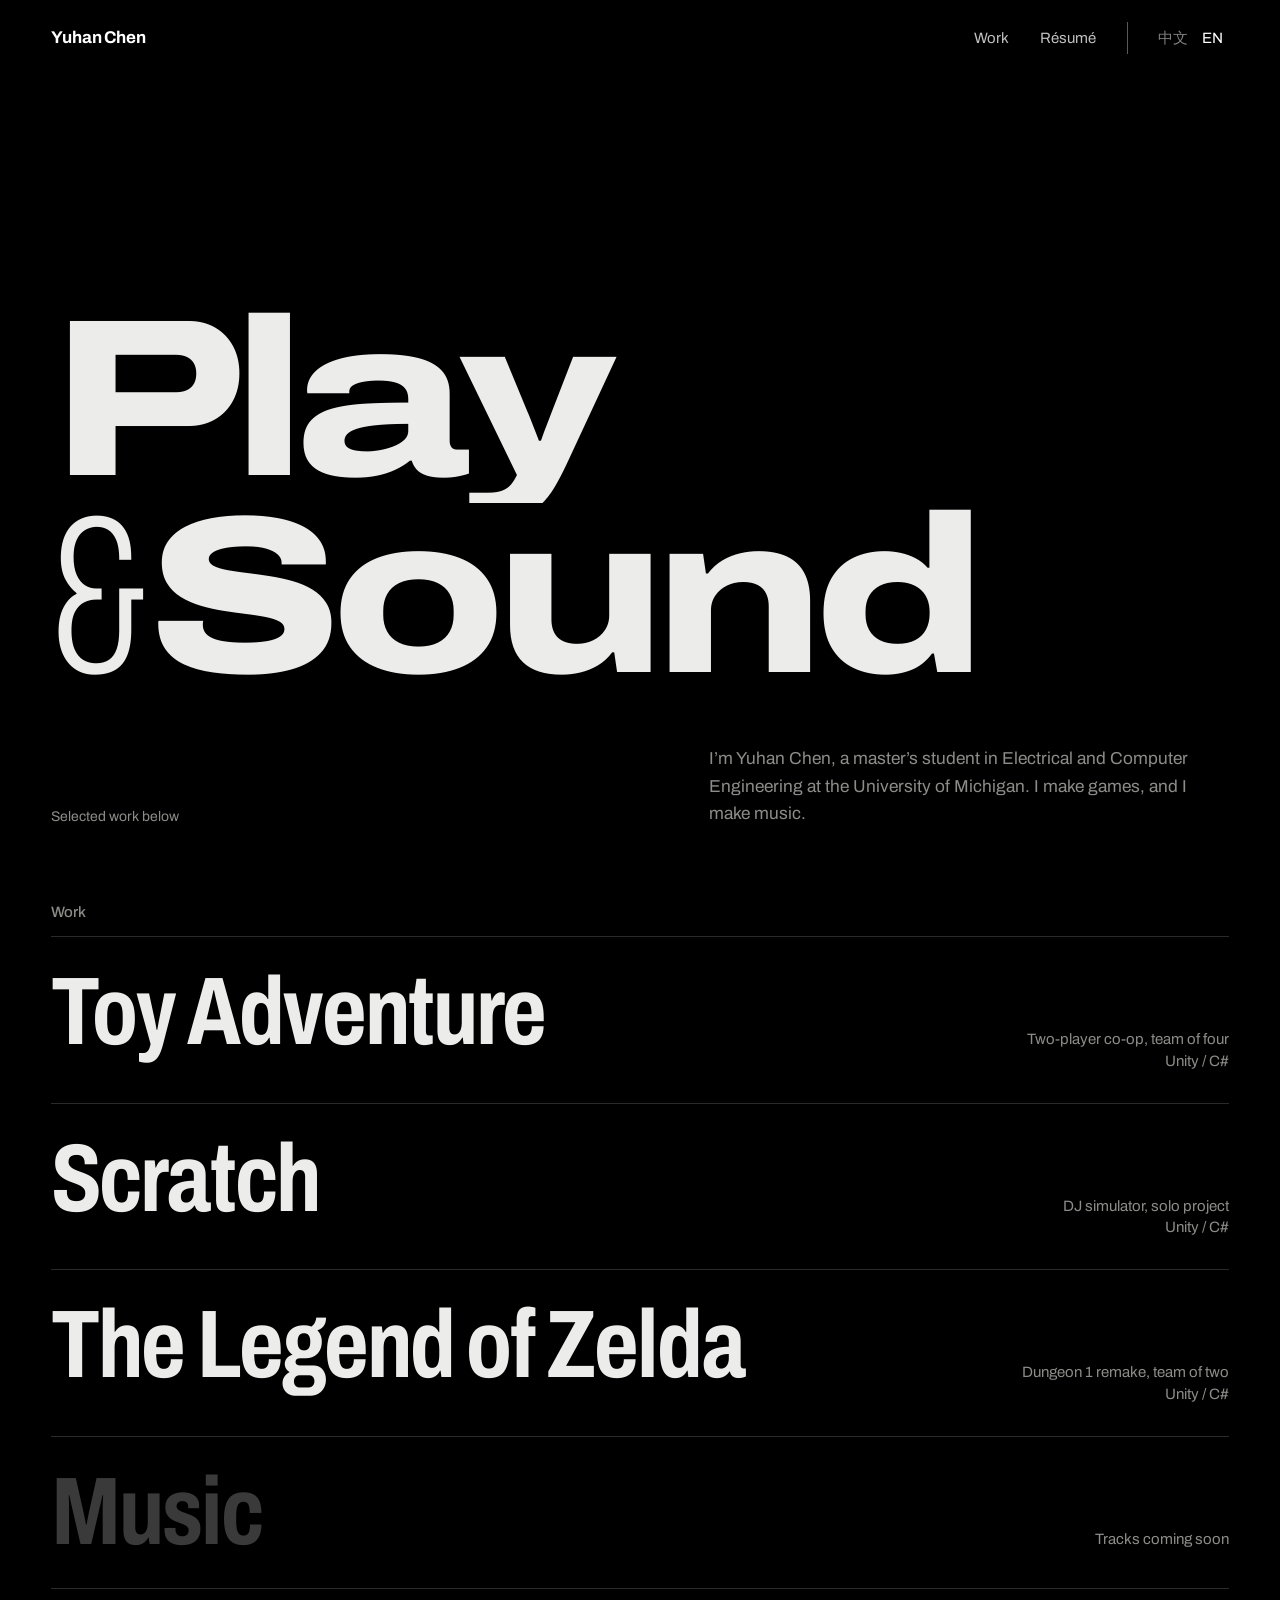
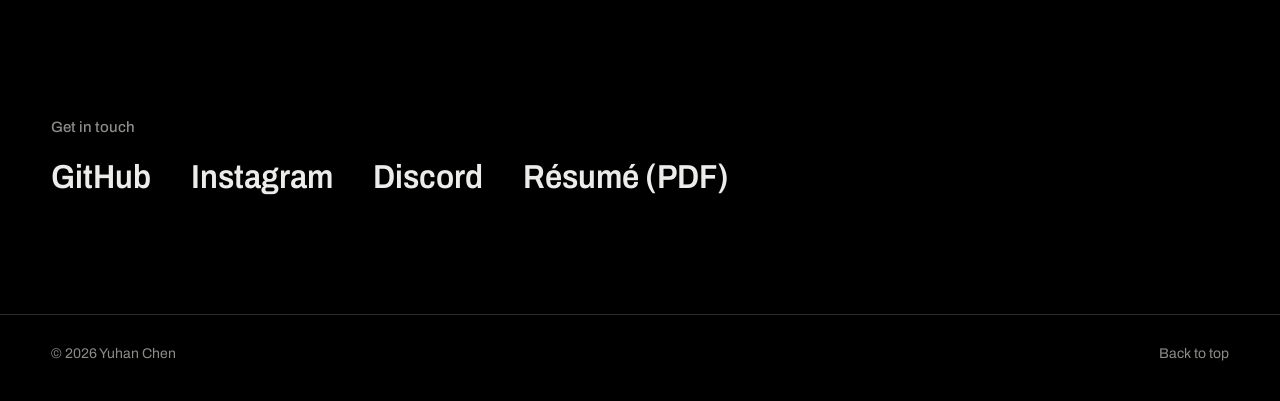
==== commit 54b09959: "new game" ====
--- a/index.html
+++ b/index.html
@@ -132,10 +132,10 @@
       <h2 id="work-title" data-en="Work" data-zh="作品">Work</h2>
       <ul class="work-list">
         <li>
-                    <a class="work-row" href="zelda.html" data-preview="video/zelda-enemies.jpg" data-video="video/zelda-enemies.mp4" data-tint="#0d2a45">
-            <span class="title" data-en="The Legend of Zelda" data-zh="塞尔达传说">The Legend of Zelda</span>
-            <span class="meta"><span data-en="Dungeon 1 remake, team of two" data-zh="第一地牢复刻，两人合作">Dungeon 1 remake, team of two</span><br>Unity / C#</span>
-            <img class="thumb" src="images/zelda-cover.png" alt="" loading="lazy">
+          <a class="work-row" href="toy.html" data-preview="video/toy-preview.jpg" data-video="video/toy-preview.mp4" data-tint="#1f5a33">
+            <span class="title">Toy Adventure</span>
+            <span class="meta"><span data-en="Two-player co-op, team of four" data-zh="双人合作游戏，四人团队">Two-player co-op, team of four</span><br>Unity / C#</span>
+            <img class="thumb" src="video/toy-preview.jpg" alt="" loading="lazy">
           </a>
         </li>
         <li>
@@ -143,6 +143,13 @@
             <span class="title">Scratch</span>
             <span class="meta"><span data-en="DJ simulator, solo project" data-zh="DJ 模拟游戏，独立完成">DJ simulator, solo project</span><br>Unity / C#</span>
             <img class="thumb" src="images/scratch-cover.png" alt="" loading="lazy">
+          </a>
+        </li>
+        <li>
+                    <a class="work-row" href="zelda.html" data-preview="video/zelda-enemies.jpg" data-video="video/zelda-enemies.mp4" data-tint="#0d2a45">
+            <span class="title" data-en="The Legend of Zelda" data-zh="塞尔达传说">The Legend of Zelda</span>
+            <span class="meta"><span data-en="Dungeon 1 remake, team of two" data-zh="第一地牢复刻，两人合作">Dungeon 1 remake, team of two</span><br>Unity / C#</span>
+            <img class="thumb" src="images/zelda-cover.png" alt="" loading="lazy">
           </a>
         </li>
         <li>
